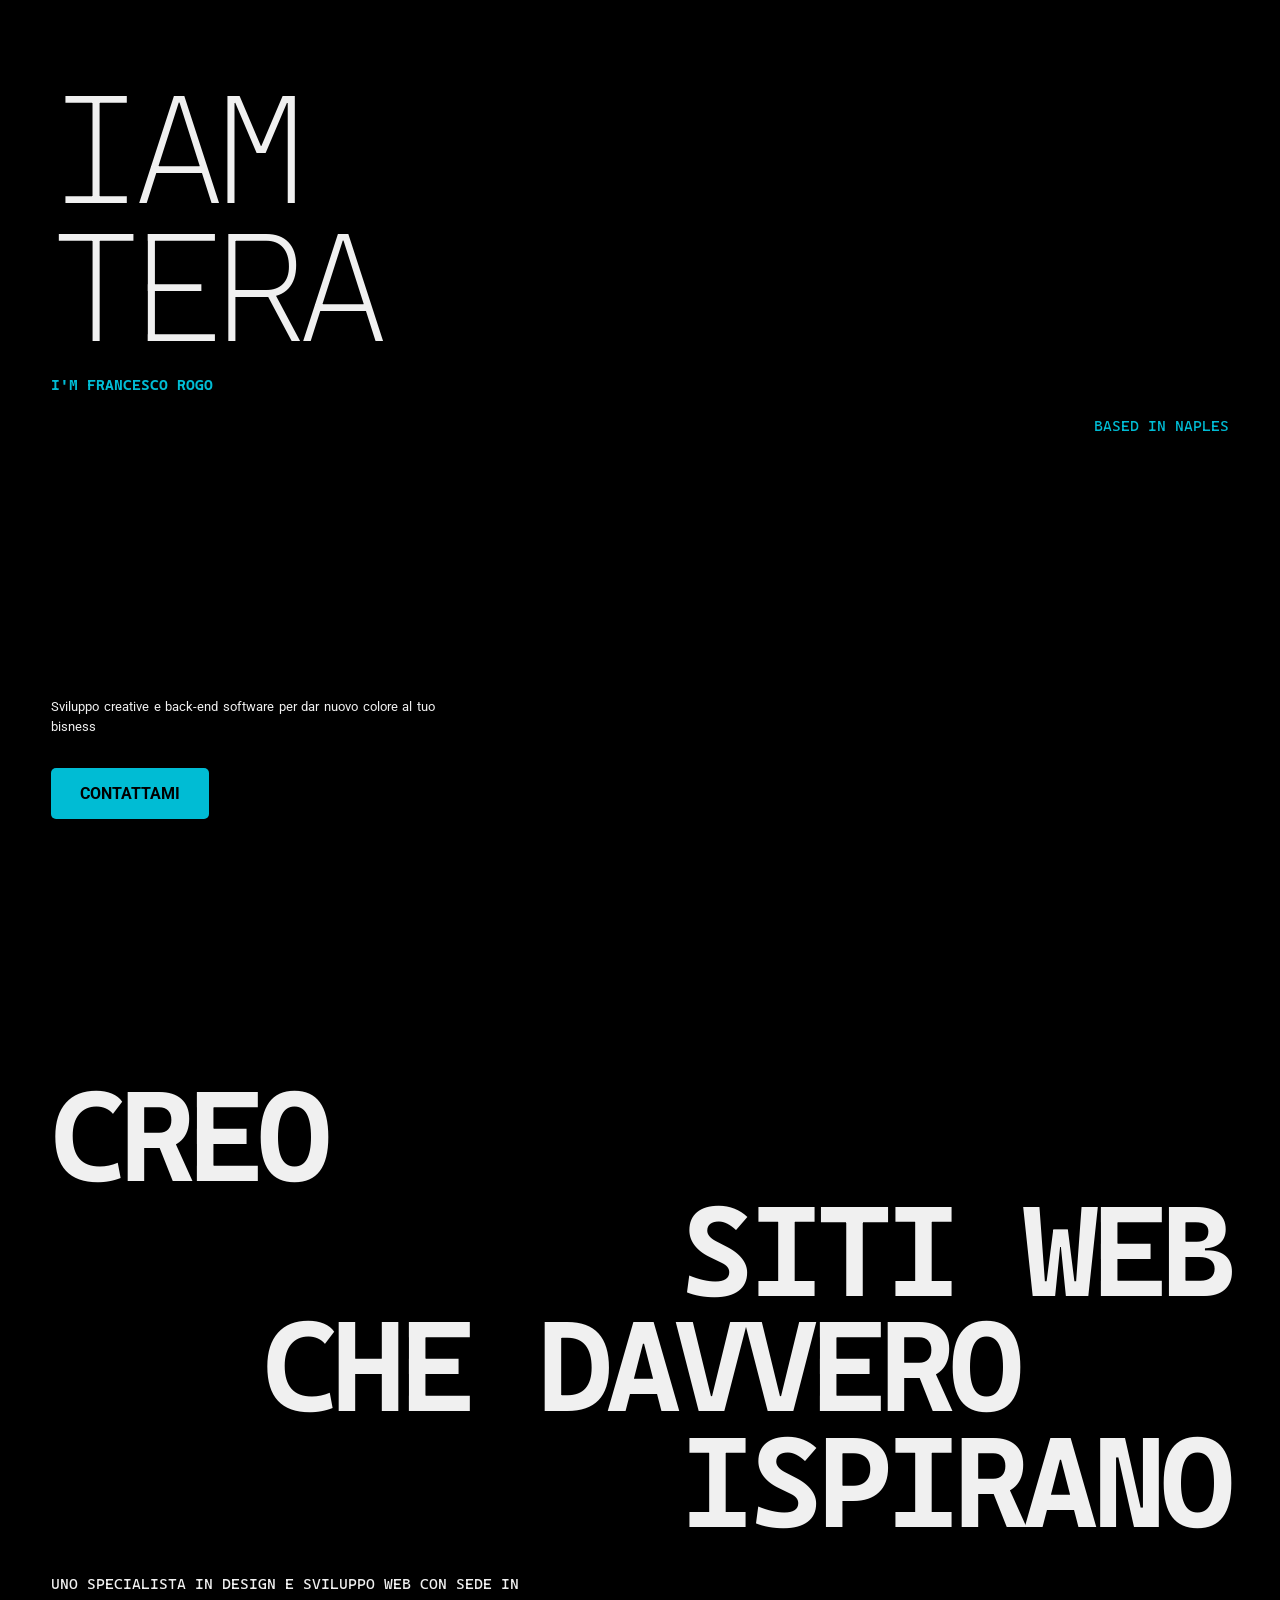
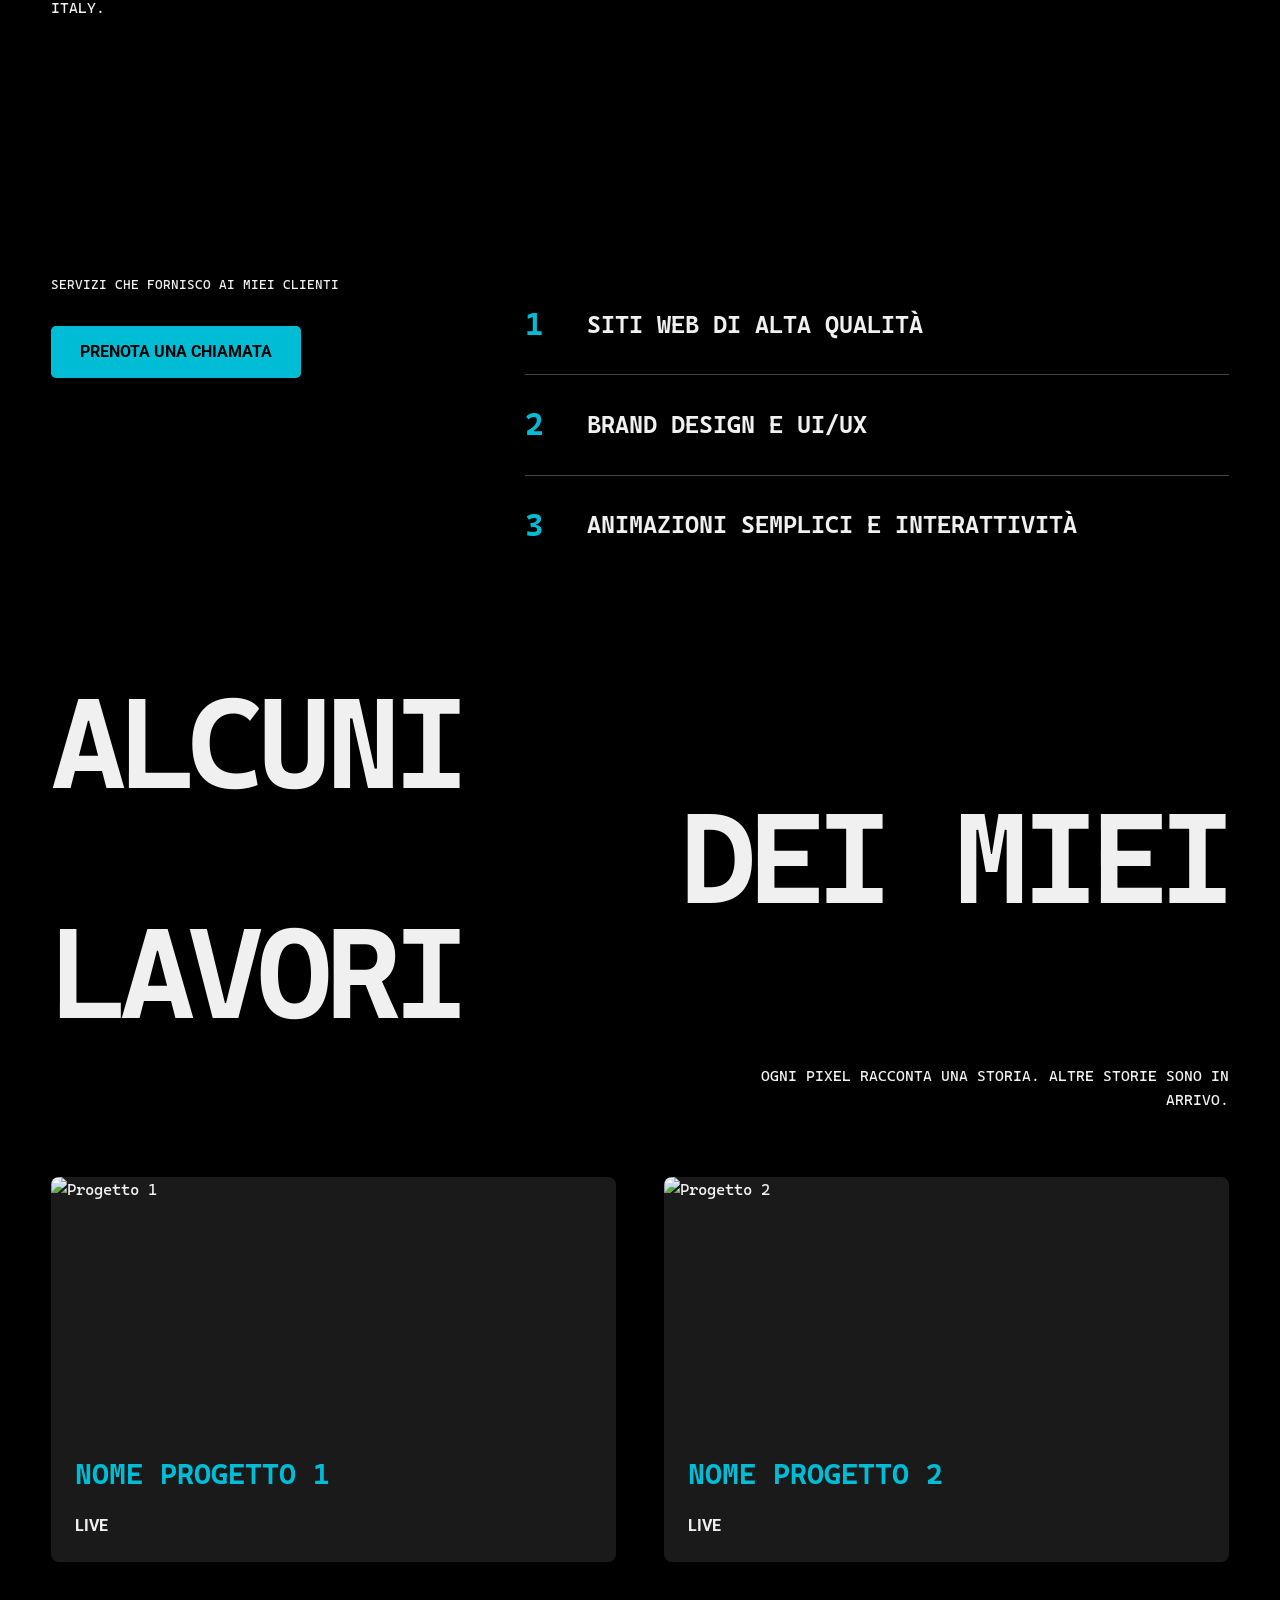
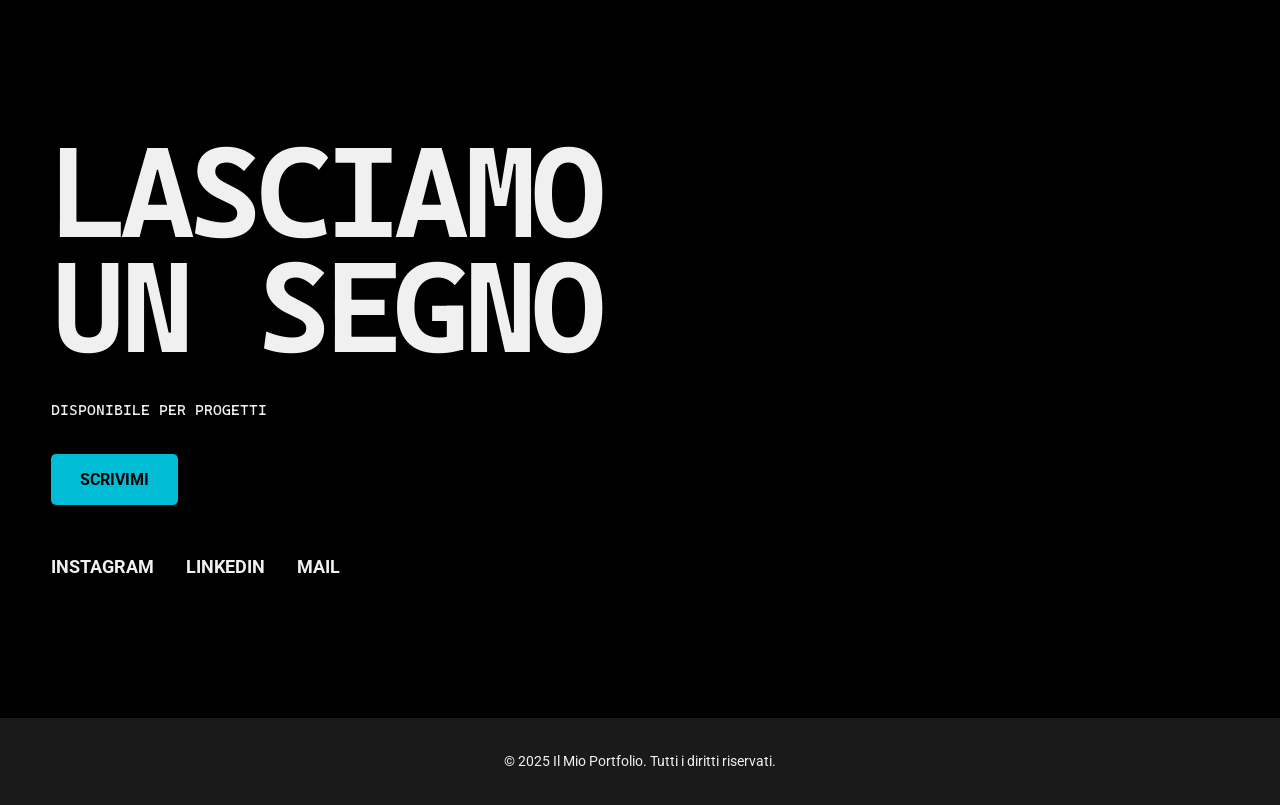
==== website-daspritam/index.html @ de3db41b "feat: Add initial portfolio website structure and styles - Created index.html for the portfolio with" ====
<!DOCTYPE html>
<html lang="it">
  <head>
    <meta charset="UTF-8" />
    <meta name="viewport" content="width=device-width, initial-scale=1.0" />
    <title>Il Mio Portfolio - Ispirato a Pritam</title>
    <link rel="stylesheet" href="style.css" />
  </head>
  <body>
    <header class="hero-section">
      <div class="header-content">
        <h1 class="main-title">IAM</h1>
        <h1 class="main-title">TERA</h1>
        <h2 class="center-main-subtitle">I'M FRANCESCO ROGO</h2>
        <p class="subtitle">BASED IN NAPLES</p>
      </div>
      <div class="header-description">
        <p>
          Sviluppo creative e back-end software per dar nuovo colore al tuo
          bisness
        </p>
        <a href="#contatti" class="button">CONTATTAMI</a>
      </div>
    </header>

    <section id="about" class="section-full-height">
      <div class="section-content-wrapper">
        <h2 class="section-title">CREO</h2>
        <h2 class="section-title text-right">SITI WEB</h2>
        <h2 class="section-title text-center">CHE DAVVERO</h2>
        <h2 class="section-title text-right">ISPIRANO</h2>
        <p class="section-description">
          UNO SPECIALISTA IN DESIGN E SVILUPPO WEB CON SEDE IN ITALY.
        </p>
      </div>
    </section>

    <section id="services" class="section-half-height">
      <div class="section-content-wrapper services-layout">
        <div class="services-intro">
          <p>SERVIZI CHE FORNISCO AI MIEI CLIENTI</p>
          <a href="#contatti" class="button">PRENOTA UNA CHIAMATA</a>
        </div>
        <div class="service-list">
          <div class="service-item">
            <span class="service-number">1</span>
            <p class="service-text">SITI WEB DI ALTA QUALITÀ</p>
          </div>
          <div class="service-item">
            <span class="service-number">2</span>
            <p class="service-text">BRAND DESIGN E UI/UX</p>
          </div>
          <div class="service-item">
            <span class="service-number">3</span>
            <p class="service-text">ANIMAZIONI SEMPLICI E INTERATTIVITÀ</p>
          </div>
        </div>
      </div>
    </section>

    <section id="works" class="section-full-height">
      <div class="section-content-wrapper">
        <h2 class="section-title">ALCUNI</h2>
        <h2 class="section-title text-right">DEI MIEI</h2>
        <h2 class="section-title text-left">LAVORI</h2>
        <p class="section-description text-right">
          OGNI PIXEL RACCONTA UNA STORIA. ALTRE STORIE SONO IN ARRIVO.
        </p>
        <div class="projects-grid">
          <div class="project-card">
            <img
              src="https://via.placeholder.com/400x300/333/eee?text=Progetto+1"
              alt="Progetto 1"
            />
            <h3>Nome Progetto 1</h3>
            <a href="#" target="_blank">LIVE</a>
          </div>
          <div class="project-card">
            <img
              src="https://via.placeholder.com/400x300/333/eee?text=Progetto+2"
              alt="Progetto 2"
            />
            <h3>Nome Progetto 2</h3>
            <a href="#" target="_blank">LIVE</a>
          </div>
        </div>
      </div>
    </section>

    <section id="contact" class="section-centered">
      <div class="section-content-wrapper">
        <h2 class="section-title">LASCIAMO</h2>
        <h2 class="section-title">UN SEGNO</h2>
        <p class="section-description">DISPONIBILE PER PROGETTI</p>
        <a href="mailto:tua.email@example.com" class="button">SCRIVIMI</a>
        <div class="social-links">
          <a href="#" target="_blank">INSTAGRAM</a>
          <a href="#" target="_blank">LINKEDIN</a>
          <a href="mailto:tua.email@example.com" target="_self">MAIL</a>
        </div>
      </div>
    </section>

    <footer class="footer">
      <p>&copy; 2025 Il Mio Portfolio. Tutti i diritti riservati.</p>
    </footer>
  </body>
</html>
---- website-daspritam/style.css ----
/* Importazione di font simili a quelli usati su daspritam.in */
/* Puoi decommentare queste linee se vuoi usare questi font di Google Fonts */
/* Se non le usi, il browser userà il font di fallback 'sans-serif' */

@import url("https://fonts.googleapis.com/css2?family=Roboto:wght@400;700&family=Montserrat:wght@400;700&display=swap");
@import url("https://fonts.googleapis.com/css2?family=Cascadia+Code:ital,wght@0,200..700;1,200..700&family=Nunito:ital,wght@0,200;1,200&display=swap");
@import url("https://fonts.googleapis.com/css2?family=Cascadia+Code:ital,wght@0,200..700;1,200..700&family=Nunito:ital,wght@0,200;1,200&family=Plus+Jakarta+Sans:ital,wght@0,200..800;1,200..800&display=swap");

/* Ho scelto Roboto e Montserrat come esempi semplici e puliti */
/* Puoi sostituirli con Satoshi e Space Mono se li scarichi o li trovi su Google Fonts */

:root {
  /* Variabili CSS per colori - rendono facile cambiare il tema */
  --color-dark: #000000;
  --color-medium-dark: #1a1a1a;
  --color-light-text: #f0f0f0;
  --color-accent: #00bcd4; /* Un blu/ciano per gli accenti, come sul sito ispirazione */
  --color-accent2: #001aaa;
  --color-border: #444; /* Colore per linee e separatori */
}

/* Stili Globali */
body {
  font-family: "Cascadia Code", sans-serif; /* Font primario */
  margin: 0;
  padding: 0;
  background-color: var(--color-dark);
  color: var(--color-light-text);
  line-height: 1.6;
  scroll-behavior: smooth; /* Per uno scroll più fluido verso gli ID */
}

a {
  color: var(--color-light-text);
  text-decoration: none;
  transition: color 0.3s ease;
}

a:hover {
  color: var(--color-accent);
}

h1,
h2,
h3,
p {
  margin: 0; /* Rimuove margini predefiniti per un controllo totale */
  padding: 0;
}

/* --- HERO SECTION (HEADER) --- */
.hero-section {
  min-height: 100vh; /* Occupa l'intera altezza della viewport */
  background-color: var(--color-dark);
  display: flex;
  flex-direction: column; /* Contenuto impilato verticalmente */
  justify-content: space-between; /* Spinge logo/titolo in alto e descrizione in basso */
  padding: 4vh 4vw; /* Padding responsivo */
  box-sizing: border-box; /* Assicura che padding e border siano inclusi nella larghezza/altezza */
}

.header-content {
  margin-top: 5vh; /* Spazio dall'alto */
}

.main-title {
  font-family: "Cascadia Code", sans-serif; /* Font per i titoli grandi */
  font-size: 12vw; /* Dimensione responsiva basata sulla larghezza della viewport */
  font-weight: 200;
  max-width: 10vw; /* Larghezza limitata per la descrizione */
  line-height: 0.9; /* Spaziatura tra le righe ridotta */
  letter-spacing: -0.05em; /* Spazio tra le lettere */
  text-transform: uppercase;
  color: var(--color-light-text);
  text-align: left; /* Default a sinistra */
}

.center-main-subtitle {
  font-family: "Cascadia Code", sans-serif; /* Font per sottotitoli/monospaced, per un tocco tecnico */
  font-size: 1.2vw; /* Dimensione responsiva */
  color: var(--color-accent);
  margin-top: 1rem;
  text-transform: uppercase;
  text-align: left; /* Sottotitolo allineato a destra */
}

.subtitle {
  font-family: "Cascadia Code", sans-serif; /* Font per sottotitoli/monospaced, per un tocco tecnico */
  font-size: 1.2vw; /* Dimensione responsiva */
  color: var(--color-accent);
  margin-top: 1rem;
  text-transform: uppercase;
  text-align: right; /* Sottotitolo allineato a destra */
}

.header-description {
  max-width: 30vw; /* Larghezza limitata per la descrizione */
  margin-bottom: 5vh; /* Spazio dal basso */
  align-self: flex-start; /* Allinea la descrizione a sinistra */
}

.header-description p {
  font-family: "Roboto", monospace;
  font-size: 1vw; /* Testo piccolo e responsivo */
  line-height: 1.5;
  text-align: justify;
  color: var(--color-light-text);
}

.button {
  display: inline-block;
  padding: 0.8rem 1.8rem;
  margin-top: 2rem;
  background-color: var(--color-accent);
  color: var(--color-dark); /* Testo scuro sul bottone accentuato */
  font-family: "Roboto", monospace;
  font-weight: bold;
  text-transform: uppercase;
  border-radius: 5px;
  transition: background-color 0.3s ease, color 0.3s ease;
}

.button:hover {
  background-color: #008fa3; /* Tonalità leggermente più scura */
  color: var(--color-light-text);
}

/* --- SEZIONI GENERALI --- */
.section-full-height {
  min-height: 100vh; /* Sezione che occupa l'intera altezza della viewport */
  background-color: var(--color-dark);
  display: flex;
  justify-content: center;
  align-items: center;
  padding: 4vh 4vw;
  box-sizing: border-box;
}

.section-half-height {
  min-height: 50vh; /* Sezione che occupa mezza altezza */
  background-color: var(--color-dark);
  display: flex;
  justify-content: center;
  align-items: center;
  padding: 4vh 4vw;
  box-sizing: border-box;
}

.section-centered {
  min-height: 80vh; /* Adatto per il footer */
  background-color: var(--color-dark);
  display: flex;
  justify-content: center;
  align-items: center;
  padding: 4vh 4vw;
  box-sizing: border-box;
}

.section-content-wrapper {
  max-width: 1200px; /* Larghezza massima del contenuto, come sul sito ispirazione */
  width: 100%;
  margin: 0 auto;
  display: flex;
  flex-direction: column;
  align-items: flex-start; /* Allinea il contenuto a sinistra di default */
}

.section-title {
  font-family: "Cascadia Code", sans-serif;
  font-size: 10vw; /* Titoli grandi per le sezioni */
  line-height: 0.9;
  letter-spacing: -0.05em;
  text-transform: uppercase;
  color: var(--color-light-text);
  width: 100%; /* Occupa tutta la larghezza per gli allineamenti */
}

.section-description {
  font-family: "Cascadia Code", sans-serif;
  font-size: 1.2vw;
  /*line-height: 1.5;*/
  color: var(--color-light-text);
  margin-top: 2rem;
  max-width: 40vw; /* Larghezza limitata per le descrizioni lunghe */
}

.text-right {
  text-align: right;
  align-self: flex-end;
} /* Utility per testo a destra */
.text-center {
  text-align: center;
  align-self: center;
} /* Utility per testo al centro */
.text-left {
  text-align: left;
  align-self: flex-start;
} /* Utility per testo a sinistra */

/* --- SEZIONE SERVIZI --- */
.services-layout {
  flex-direction: row; /* Intro a sinistra, lista servizi a destra */
  justify-content: space-between;
  align-items: flex-start; /* Allinea gli elementi in alto */
  flex-wrap: wrap; /* Permette agli elementi di andare a capo su schermi piccoli */
}

.services-intro {
  flex: 1; /* Prende spazio disponibile */
  max-width: 35vw; /* Larghezza per l'introduzione */
  margin-right: 2rem;
}

.services-intro p {
  font-family: "Cascadia Code", sans-serif;
  font-size: 1vw;
  line-height: 1.5;
  color: var(--color-light-text);
}

.service-list {
  flex: 2; /* Prende più spazio */
  max-width: 55vw;
}

.service-item {
  display: flex;
  align-items: center;
  padding: 1.5rem 0;
  border-bottom: 1px solid var(--color-border); /* Linea divisoria */
}

.service-item:last-child {
  border-bottom: none; /* Rimuove la linea sull'ultimo elemento */
}

.service-number {
  font-family: "Cascadia Code", sans-serif;
  font-size: 2rem;
  font-weight: bold;
  color: var(--color-accent);
  margin-right: 2rem;
  min-width: 30px; /* Larghezza fissa per i numeri */
}

.service-text {
  font-family: "Cascadia Code", sans-serif;
  font-size: 1.5rem;
  font-weight: bold;
  color: var(--color-light-text);
  text-transform: uppercase;
}

/* --- SEZIONE PROGETTI --- */
.projects-grid {
  display: grid;
  grid-template-columns: repeat(
    auto-fit,
    minmax(300px, 1fr)
  ); /* Colonne adattive */
  gap: 3rem; /* Spazio tra le card */
  width: 100%;
  margin-top: 4rem;
}

.project-card {
  background-color: var(--color-medium-dark);
  border-radius: 8px;
  overflow: hidden; /* Nasconde ciò che esce dai bordi arrotondati */
  box-shadow: 0 5px 15px rgba(0, 0, 0, 0.4);
  transition: transform 0.3s ease, box-shadow 0.3s ease;
}

.project-card:hover {
  transform: translateY(-10px); /* Leggero sollevamento al hover */
  box-shadow: 0 8px 20px rgba(0, 0, 0, 0.6);
}

.project-card img {
  width: 100%;
  height: 250px; /* Altezza fissa per le immagini dei progetti */
  object-fit: cover; /* Assicura che l'immagine copra l'area */
  display: block;
}

.project-card h3 {
  font-family: "Cascadia Code", sans-serif;
  font-size: 1.8rem;
  color: var(--color-accent);
  padding: 1.5rem 1.5rem 0.5rem;
  text-transform: uppercase;
}

.project-card a {
  display: inline-block;
  padding: 0.5rem 1.5rem 1.5rem;
  color: var(--color-light-text);
  font-family: "Roboto", monospace;
  font-weight: bold;
}
.project-card a:hover {
  color: var(--color-accent);
}

/* --- FOOTER --- */
.footer {
  background-color: var(--color-medium-dark);
  color: var(--color-light-text);
  text-align: center;
  padding: 2rem 4vw;
  font-family: "Roboto", monospace;
  font-size: 0.9rem;
}

.social-links {
  margin-top: 3rem;
  display: flex;
  gap: 2rem;
  justify-content: center;
  text-transform: uppercase;
  font-family: "Roboto", monospace;
}
.social-links a {
  font-size: 1.1rem;
  font-weight: bold;
}

/* --- RESPONSIVITÀ (Media Queries) --- */
@media (max-width: 1024px) {
  /* Per schermi tablet e laptop più piccoli */
  .hero-section {
    padding: 6vh 6vw;
  }
  .main-title {
    font-size: 15vw;
  }
  .subtitle {
    font-size: 2vw;
    text-align: left; /* Allinea a sinistra sui tablet */
    margin-top: 2rem;
  }
  .header-description {
    max-width: 60vw;
    margin-top: 5vh;
    align-self: flex-start;
  }
  .header-description p {
    font-size: 1.5vw;
  }
  .button {
    padding: 1rem 2rem;
    font-size: 1.1rem;
  }

  .section-title {
    font-size: 13vw;
  }
  .section-description {
    font-size: 1.8vw;
    max-width: 60vw;
  }

  .services-layout {
    flex-direction: column; /* Impila su tablet */
    align-items: center;
    text-align: center;
  }
  .services-intro {
    max-width: 80vw;
    margin-right: 0;
    margin-bottom: 3rem;
  }
  .services-intro p {
    font-size: 1.8vw;
  }
  .service-list {
    max-width: 80vw;
  }
  .service-item {
    justify-content: center;
  }
}

@media (max-width: 768px) {
  /* Per schermi mobile */
  .hero-section,
  .section-full-height,
  .section-half-height,
  .section-centered {
    padding: 5vh 5vw;
  }

  .main-title {
    font-size: 18vw;
    text-align: center;
  }
  .subtitle {
    font-size: 3vw;
    text-align: center;
  }
  .header-description {
    max-width: 90vw;
    align-self: center;
    text-align: center;
  }
  .header-description p {
    font-size: 3.5vw;
  }

  .section-title {
    font-size: 16vw;
    text-align: center !important; /* Forza allineamento centrale su mobile */
    align-self: center !important;
  }
  .section-description {
    font-size: 4vw;
    max-width: 90vw;
    text-align: center !important;
    align-self: center !important;
  }

  .services-intro p {
    font-size: 4vw;
  }
  .service-number {
    font-size: 1.5rem;
    margin-right: 1rem;
  }
  .service-text {
    font-size: 1.2rem;
  }

  .projects-grid {
    grid-template-columns: 1fr; /* Una singola colonna per mobile */
    gap: 2rem;
  }

  .social-links {
    flex-direction: column;
    gap: 1rem;
  }
}

@media (max-width: 480px) {
  /* Piccoli schermi mobile */
  .main-title {
    font-size: 20vw;
  }
  .subtitle {
    font-size: 4vw;
  }
  .header-description p {
    font-size: 4.5vw;
  }
  .section-title {
    font-size: 18vw;
  }
  .section-description {
    font-size: 5vw;
  }
  .services-intro p {
    font-size: 5vw;
  }
  .service-text {
    font-size: 1rem;
  }
  .button {
    font-size: 0.9rem;
  }
}
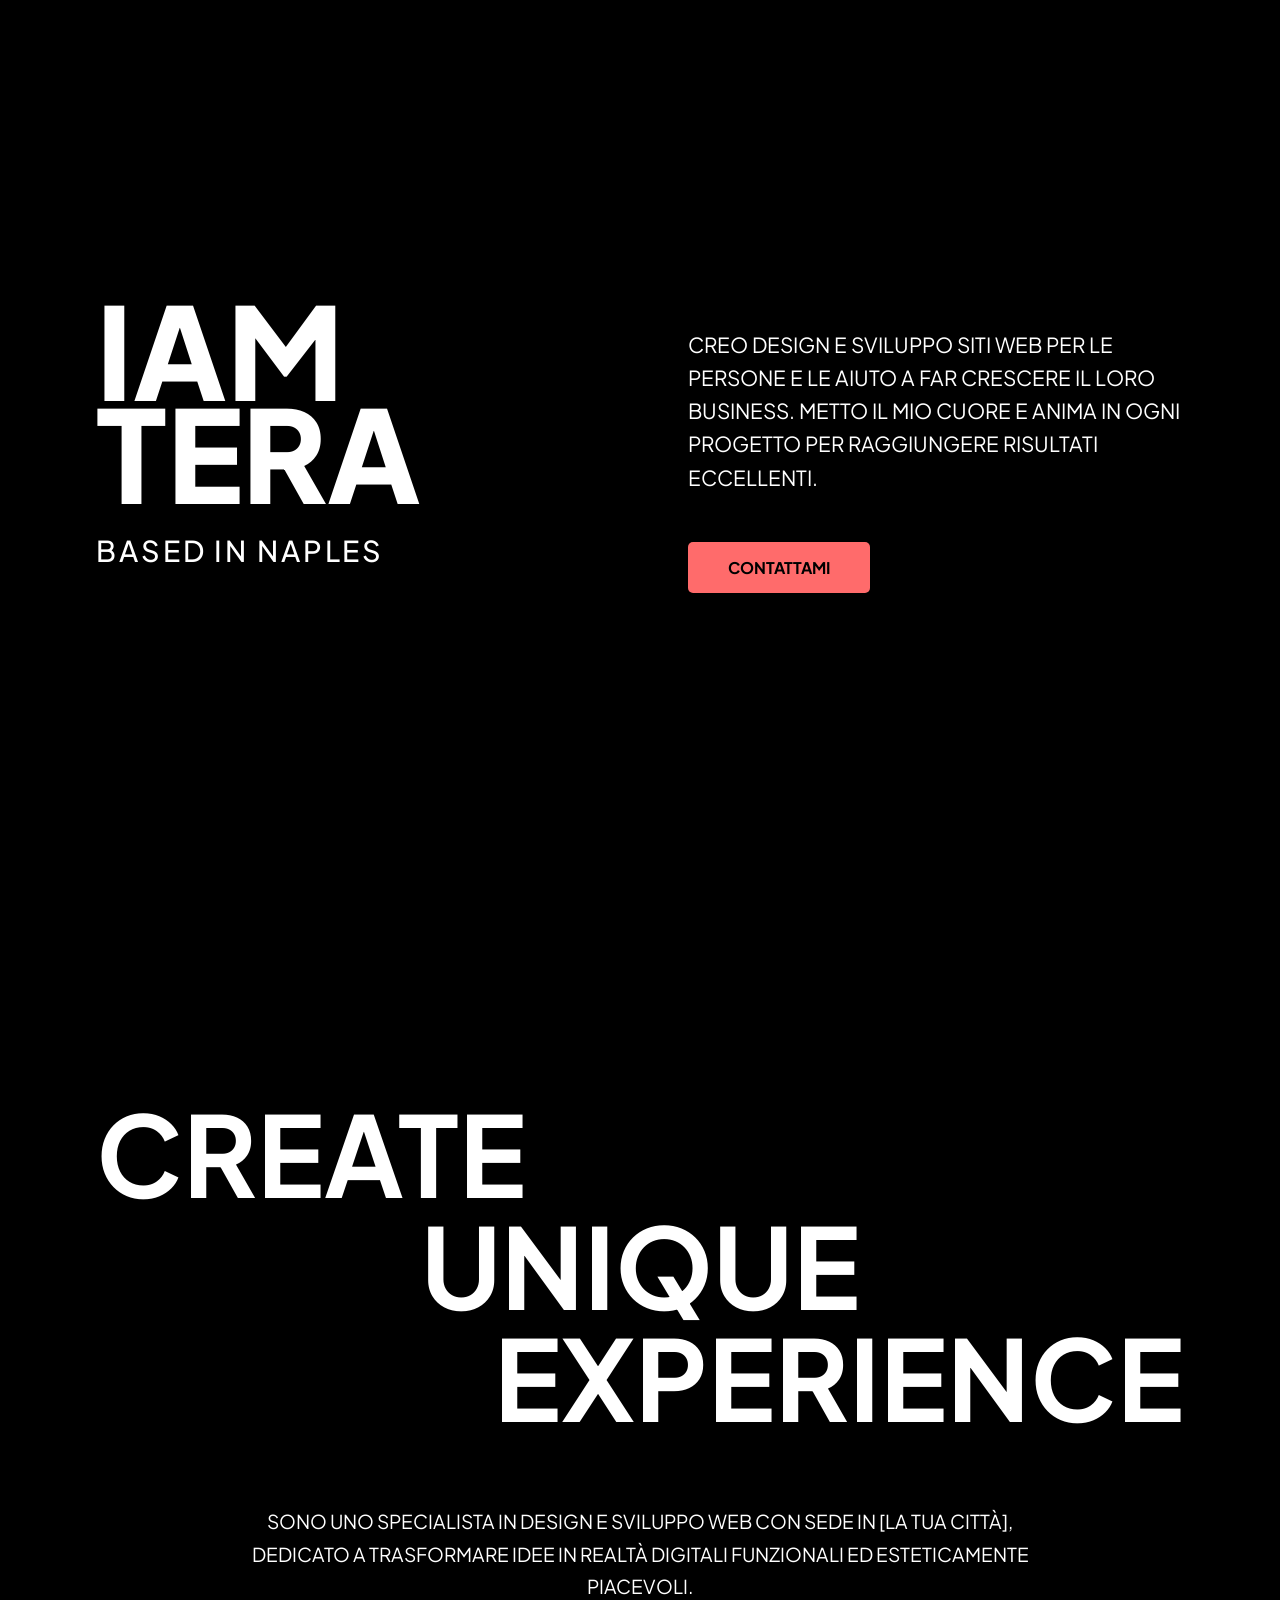
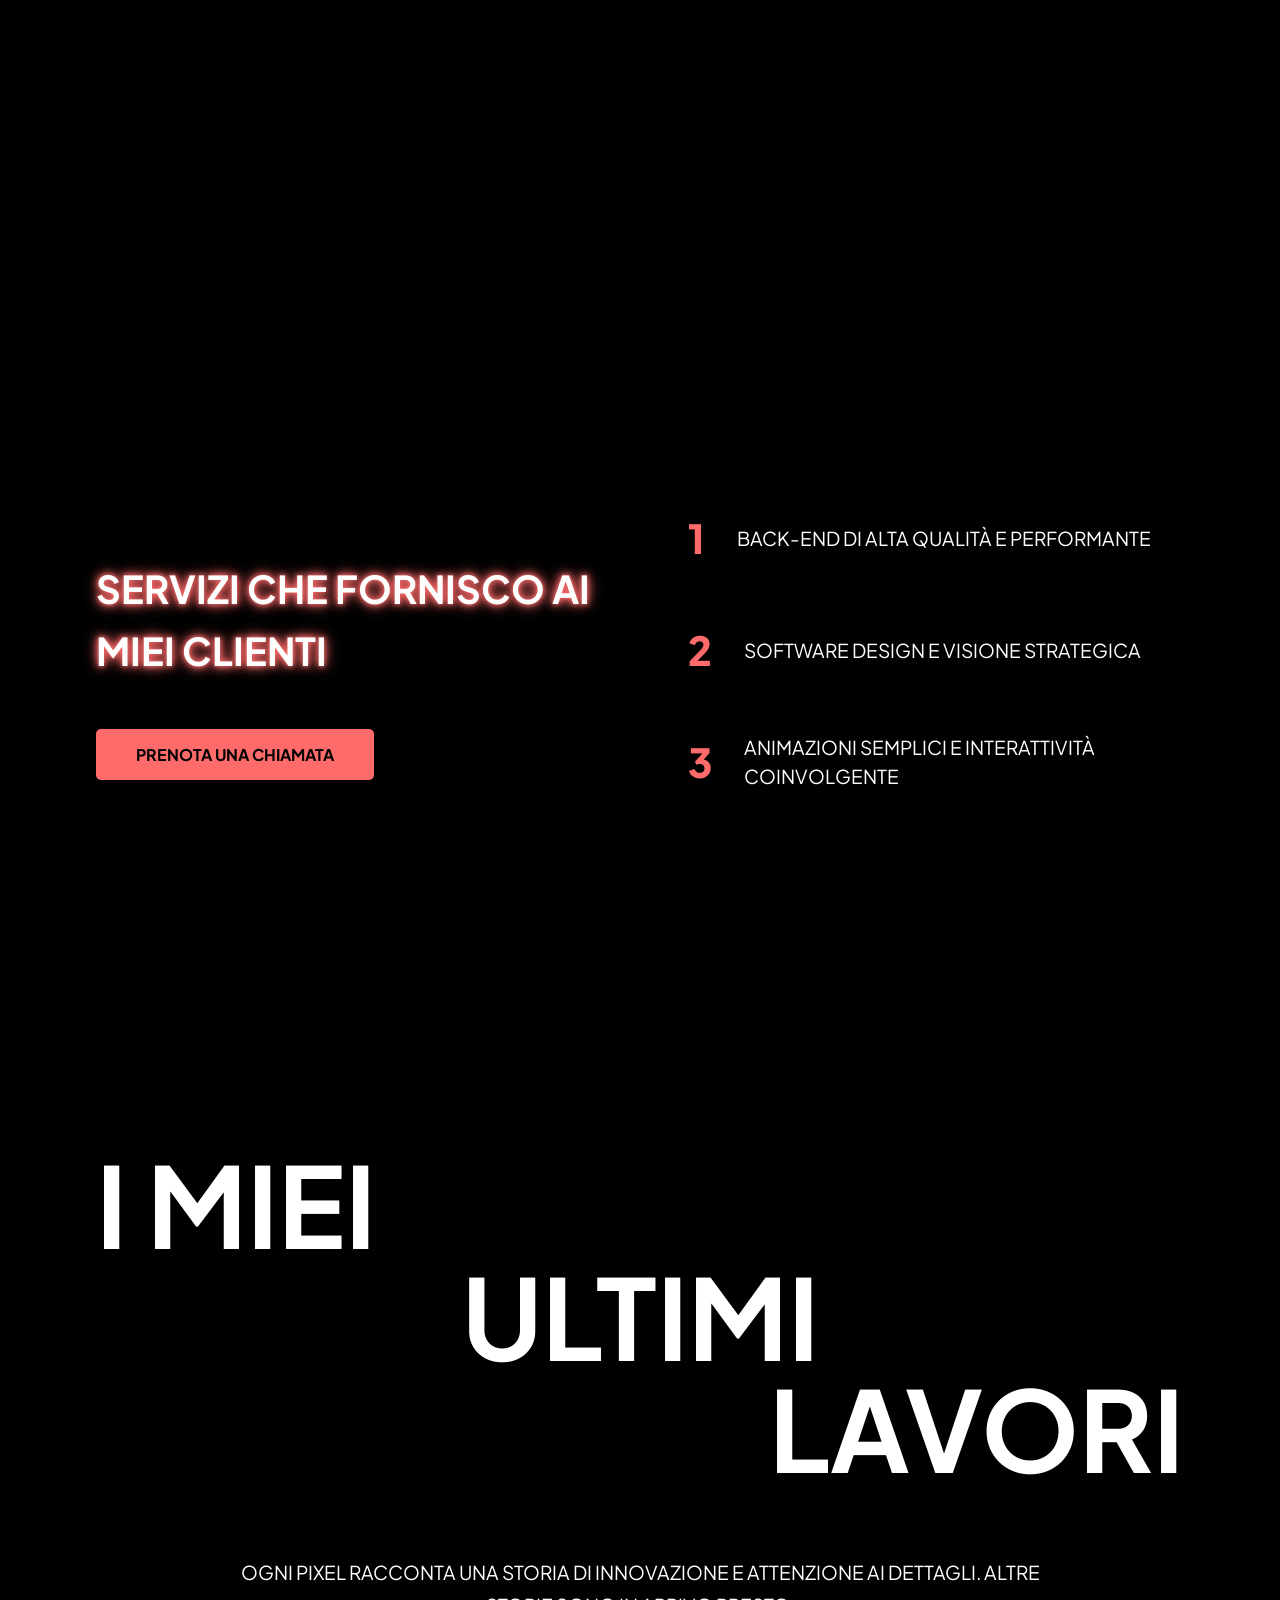
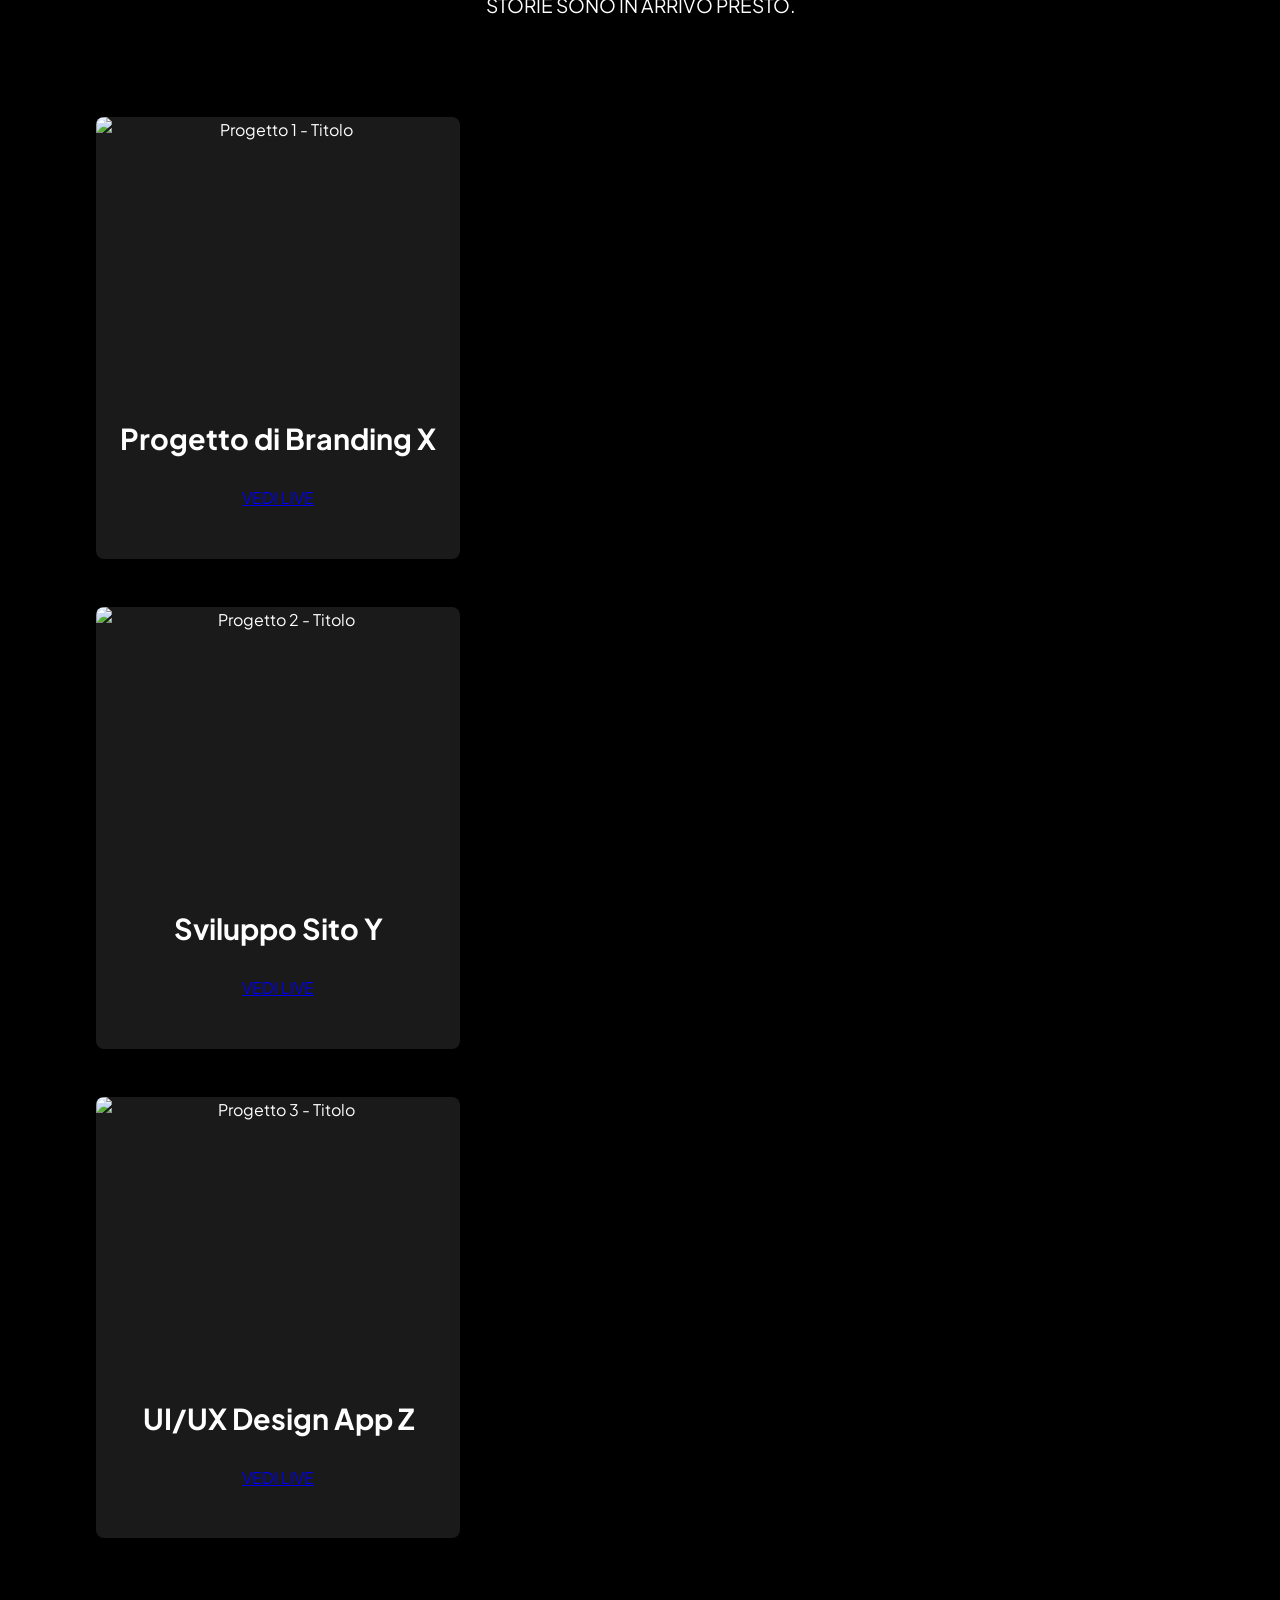
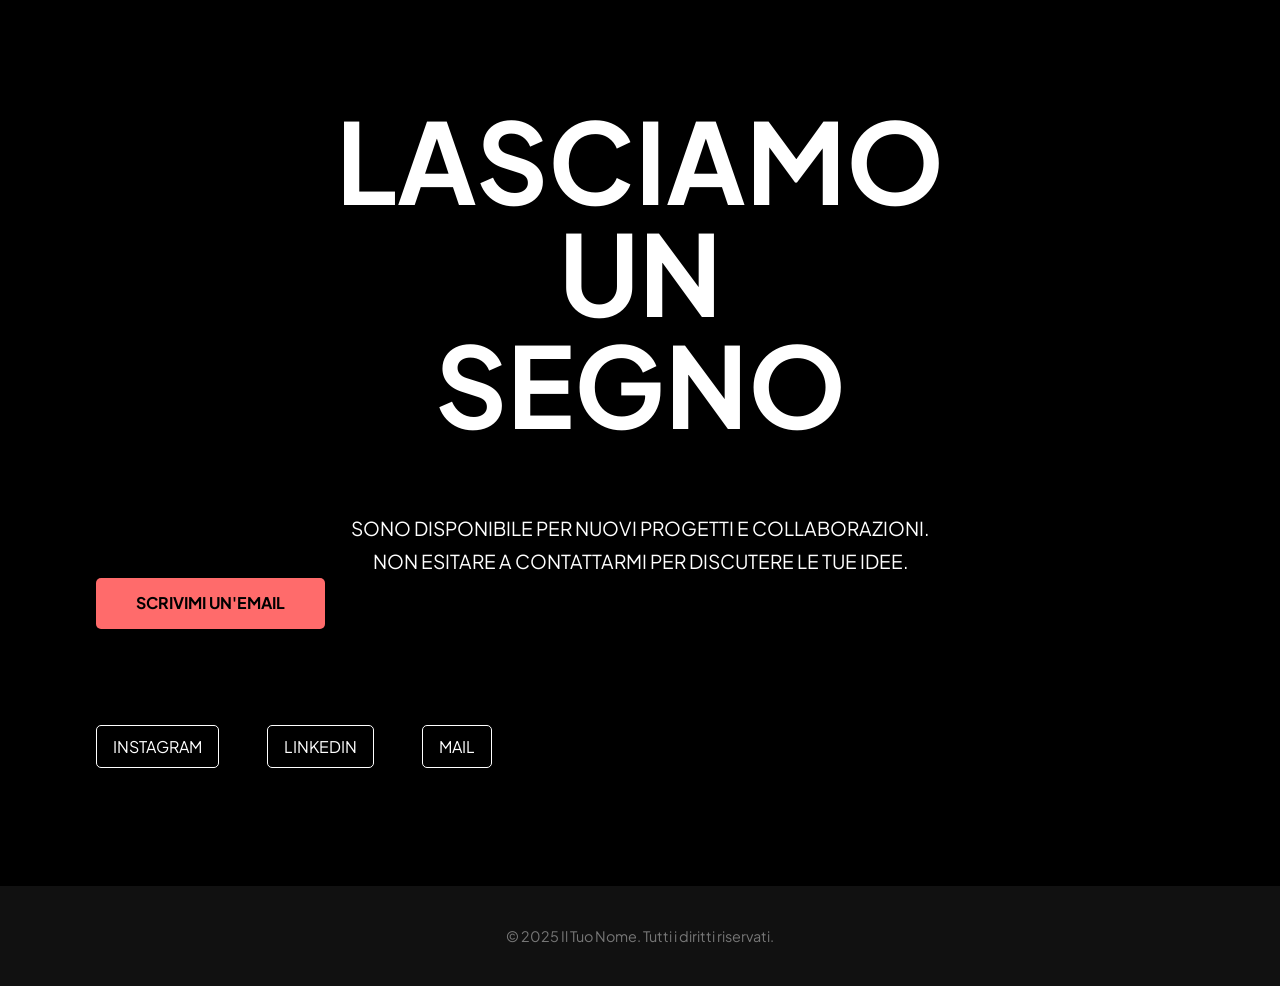
==== commit a833eeb5: "Refactor index.html and style.css for improved layout and design - Changed the language attribute fr" ====
--- a/website-daspritam/index.html
+++ b/website-daspritam/index.html
@@ -3,96 +3,121 @@
   <head>
     <meta charset="UTF-8" />
     <meta name="viewport" content="width=device-width, initial-scale=1.0" />
-    <title>Il Mio Portfolio - Ispirato a Pritam</title>
+    <title>Tera Portfolio Design - dasp</title>
+    <link
+      href="https://fonts.googleapis.com/css2?family=Plus+Jakarta+Sans:wght@200;400;500;700;800&display=swap"
+      rel="stylesheet"
+    />
     <link rel="stylesheet" href="style.css" />
   </head>
   <body>
-    <header class="hero-section">
-      <div class="header-content">
-        <h1 class="main-title">IAM</h1>
-        <h1 class="main-title">TERA</h1>
-        <h2 class="center-main-subtitle">I'M FRANCESCO ROGO</h2>
-        <p class="subtitle">BASED IN NAPLES</p>
-      </div>
-      <div class="header-description">
-        <p>
-          Sviluppo creative e back-end software per dar nuovo colore al tuo
-          bisness
-        </p>
-        <a href="#contatti" class="button">CONTATTAMI</a>
+    <header class="section hero-section">
+      <div class="section-content-wrapper hero-layout">
+        <div class="hero-left-col">
+          <h1 class="main-title">IAM</h1>
+          <h1 class="main-title">TERA</h1>
+          <p class="subtitle">BASED IN NAPLES</p>
+        </div>
+
+        <div class="hero-right-col">
+          <p class="header-description-text">
+            CREO DESIGN E SVILUPPO SITI WEB PER LE PERSONE E LE AIUTO A FAR
+            CRESCERE IL LORO BUSINESS. METTO IL MIO CUORE E ANIMA IN OGNI
+            PROGETTO PER RAGGIUNGERE RISULTATI ECCELLENTI.
+          </p>
+          <a href="#contact" class="button">CONTATTAMI</a>
+        </div>
       </div>
     </header>
 
-    <section id="about" class="section-full-height">
-      <div class="section-content-wrapper">
-        <h2 class="section-title">CREO</h2>
-        <h2 class="section-title text-right">SITI WEB</h2>
-        <h2 class="section-title text-center">CHE DAVVERO</h2>
-        <h2 class="section-title text-right">ISPIRANO</h2>
+    <section class="section about-section">
+      <div class="section-content-wrapper split-titles">
+        <h2 class="section-title text-left-align">CREATE</h2>
+        <h2 class="section-title text-center-align">UNIQUE</h2>
+        <h2 class="section-title text-right-align">EXPERIENCE</h2>
         <p class="section-description">
-          UNO SPECIALISTA IN DESIGN E SVILUPPO WEB CON SEDE IN ITALY.
+          SONO UNO SPECIALISTA IN DESIGN E SVILUPPO WEB CON SEDE IN [LA TUA
+          CITTÀ], DEDICATO A TRASFORMARE IDEE IN REALTÀ DIGITALI FUNZIONALI ED
+          ESTETICAMENTE PIACEVOLI.
         </p>
       </div>
     </section>
 
-    <section id="services" class="section-half-height">
-      <div class="section-content-wrapper services-layout">
+    <section class="section services-section">
+      <div class="section-content-wrapper services-grid-layout">
         <div class="services-intro">
-          <p>SERVIZI CHE FORNISCO AI MIEI CLIENTI</p>
-          <a href="#contatti" class="button">PRENOTA UNA CHIAMATA</a>
+          <p class="glowing-word">SERVIZI CHE FORNISCO AI MIEI CLIENTI</p>
+          <a href="#contact" class="button">PRENOTA UNA CHIAMATA</a>
         </div>
         <div class="service-list">
           <div class="service-item">
             <span class="service-number">1</span>
-            <p class="service-text">SITI WEB DI ALTA QUALITÀ</p>
+            <p class="service-text">BACK-END DI ALTA QUALITÀ E PERFORMANTE</p>
           </div>
           <div class="service-item">
             <span class="service-number">2</span>
-            <p class="service-text">BRAND DESIGN E UI/UX</p>
+            <p class="service-text">SOFTWARE DESIGN E VISIONE STRATEGICA</p>
           </div>
           <div class="service-item">
             <span class="service-number">3</span>
-            <p class="service-text">ANIMAZIONI SEMPLICI E INTERATTIVITÀ</p>
+            <p class="service-text">
+              ANIMAZIONI SEMPLICI E INTERATTIVITÀ COINVOLGENTE
+            </p>
           </div>
         </div>
       </div>
     </section>
 
-    <section id="works" class="section-full-height">
-      <div class="section-content-wrapper">
-        <h2 class="section-title">ALCUNI</h2>
-        <h2 class="section-title text-right">DEI MIEI</h2>
-        <h2 class="section-title text-left">LAVORI</h2>
-        <p class="section-description text-right">
-          OGNI PIXEL RACCONTA UNA STORIA. ALTRE STORIE SONO IN ARRIVO.
+    <section class="section works-section">
+      <div class="section-content-wrapper split-titles">
+        <h2 class="section-title text-left-align">I MIEI</h2>
+        <h2 class="section-title text-center-align">ULTIMI</h2>
+        <h2 class="section-title text-right-align">LAVORI</h2>
+        <p class="section-description text-left-align">
+          OGNI PIXEL RACCONTA UNA STORIA DI INNOVAZIONE E ATTENZIONE AI
+          DETTAGLI. ALTRE STORIE SONO IN ARRIVO PRESTO.
         </p>
         <div class="projects-grid">
           <div class="project-card">
             <img
-              src="https://via.placeholder.com/400x300/333/eee?text=Progetto+1"
-              alt="Progetto 1"
+              src="https://via.placeholder.com/600x450/333/eee?text=Progetto+1"
+              alt="Progetto 1 - Titolo"
             />
-            <h3>Nome Progetto 1</h3>
-            <a href="#" target="_blank">LIVE</a>
+            <h3>Progetto di Branding X</h3>
+            <a href="#" target="_blank">VEDI LIVE</a>
           </div>
           <div class="project-card">
             <img
-              src="https://via.placeholder.com/400x300/333/eee?text=Progetto+2"
-              alt="Progetto 2"
+              src="https://via.placeholder.com/600x450/333/eee?text=Progetto+2"
+              alt="Progetto 2 - Titolo"
             />
-            <h3>Nome Progetto 2</h3>
-            <a href="#" target="_blank">LIVE</a>
+            <h3>Sviluppo Sito Y</h3>
+            <a href="#" target="_blank">VEDI LIVE</a>
+          </div>
+          <div class="project-card">
+            <img
+              src="https://via.placeholder.com/600x450/333/eee?text=Progetto+3"
+              alt="Progetto 3 - Titolo"
+            />
+            <h3>UI/UX Design App Z</h3>
+            <a href="#" target="_blank">VEDI LIVE</a>
           </div>
         </div>
       </div>
     </section>
 
-    <section id="contact" class="section-centered">
-      <div class="section-content-wrapper">
-        <h2 class="section-title">LASCIAMO</h2>
-        <h2 class="section-title">UN SEGNO</h2>
-        <p class="section-description">DISPONIBILE PER PROGETTI</p>
-        <a href="mailto:tua.email@example.com" class="button">SCRIVIMI</a>
+    <section class="section contact-section section-centered-content">
+      <div class="section-content-wrapper split-titles">
+        <h2 class="section-title text-left-align">LASCIAMO</h2>
+        <h2 class="section-title text-center-align">UN</h2>
+        <h2 class="section-title text-right-align">SEGNO</h2>
+        <p class="section-description">
+          SONO DISPONIBILE PER NUOVI PROGETTI E COLLABORAZIONI. <br />
+          NON ESITARE A CONTATTARMI PER DISCUTERE LE TUE IDEE.
+        </p>
+        <a href="mailto:tua.email@example.com" class="button"
+          >SCRIVIMI UN'EMAIL</a
+        >
         <div class="social-links">
           <a href="#" target="_blank">INSTAGRAM</a>
           <a href="#" target="_blank">LINKEDIN</a>
@@ -102,7 +127,7 @@
     </section>
 
     <footer class="footer">
-      <p>&copy; 2025 Il Mio Portfolio. Tutti i diritti riservati.</p>
+      <p>&copy; 2025 Il Tuo Nome. Tutti i diritti riservati.</p>
     </footer>
   </body>
 </html>
--- a/website-daspritam/style.css
+++ b/website-daspritam/style.css
@@ -1,470 +1,400 @@
-/* Importazione di font simili a quelli usati su daspritam.in */
-/* Puoi decommentare queste linee se vuoi usare questi font di Google Fonts */
-/* Se non le usi, il browser userà il font di fallback 'sans-serif' */
-
-@import url("https://fonts.googleapis.com/css2?family=Roboto:wght@400;700&family=Montserrat:wght@400;700&display=swap");
-@import url("https://fonts.googleapis.com/css2?family=Cascadia+Code:ital,wght@0,200..700;1,200..700&family=Nunito:ital,wght@0,200;1,200&display=swap");
-@import url("https://fonts.googleapis.com/css2?family=Cascadia+Code:ital,wght@0,200..700;1,200..700&family=Nunito:ital,wght@0,200;1,200&family=Plus+Jakarta+Sans:ital,wght@0,200..800;1,200..800&display=swap");
-
-/* Ho scelto Roboto e Montserrat come esempi semplici e puliti */
-/* Puoi sostituirli con Satoshi e Space Mono se li scarichi o li trovi su Google Fonts */
-
+/* Importazione del font 'Plus Jakarta Sans' da Google Fonts */
+/* Assicurati che questo sia all'inizio del tuo file style.css */
+@import url("https://fonts.googleapis.com/css2?family=Plus+Jakarta+Sans:wght@200;400;500;700;800&display=swap");
+
+/* --- VARIABILI CSS (Custom Properties) --- */
 :root {
-  /* Variabili CSS per colori - rendono facile cambiare il tema */
-  --color-dark: #000000;
-  --color-medium-dark: #1a1a1a;
-  --color-light-text: #f0f0f0;
-  --color-accent: #00bcd4; /* Un blu/ciano per gli accenti, come sul sito ispirazione */
-  --color-accent2: #001aaa;
-  --color-border: #444; /* Colore per linee e separatori */
-}
-
-/* Stili Globali */
+  --color-dark: #000000; /* Sfondo scuro */
+  --color-light: #ffffff; /* Testo chiaro */
+  --color-accent: #ff6b6b; /* Un rosso/arancio simile all'originale */
+  --spacing-xl: 8rem;
+  --spacing-large: 6rem;
+  --spacing-medium: 3rem;
+  --spacing-small: 1.5rem;
+  --font-heading: "Plus Jakarta Sans", sans-serif;
+  --font-body: "Plus Jakarta Sans", sans-serif;
+}
+
+/* --- RESET & Stili Base --- */
+html {
+  scroll-behavior: smooth; /* Scorrimento fluido per i link interni */
+}
+
 body {
-  font-family: "Cascadia Code", sans-serif; /* Font primario */
   margin: 0;
-  padding: 0;
+  font-family: var(--font-body);
   background-color: var(--color-dark);
-  color: var(--color-light-text);
+  color: var(--color-light);
+  overflow-x: hidden; /* Previene scroll orizzontale non voluto */
   line-height: 1.6;
-  scroll-behavior: smooth; /* Per uno scroll più fluido verso gli ID */
-}
-
-a {
-  color: var(--color-light-text);
-  text-decoration: none;
-  transition: color 0.3s ease;
-}
-
-a:hover {
-  color: var(--color-accent);
-}
-
-h1,
-h2,
-h3,
-p {
-  margin: 0; /* Rimuove margini predefiniti per un controllo totale */
-  padding: 0;
-}
-
-/* --- HERO SECTION (HEADER) --- */
+}
+
+/* --- CLASSI GENERALI PER SEZIONI --- */
+.section {
+  min-height: 100vh; /* Ogni sezione occupa l'intera altezza della viewport */
+  display: flex; /* Per centrare il contenuto verticalmente */
+  align-items: center; /* Centra verticalmente il contenuto */
+  justify-content: center; /* Centra orizzontalmente il contenuto */
+  padding: var(
+    --spacing-medium
+  ); /* Padding generale per spaziatura dai bordi */
+  box-sizing: border-box; /* Include padding nel calcolo dell'altezza */
+  position: relative; /* Per posizionare elementi figli */
+  z-index: 1; /* Assicura che il contenuto sia sopra sfondi o animazioni */
+}
+
+.section-content-wrapper {
+  width: 100%;
+  max-width: 1200px; /* Larghezza massima del contenuto, come nel sito di Pritam */
+  padding: 0 var(--spacing-medium); /* Padding laterale per il wrapper */
+  box-sizing: border-box;
+}
+
+/* --- HEADER / HERO SECTION --- */
 .hero-section {
-  min-height: 100vh; /* Occupa l'intera altezza della viewport */
-  background-color: var(--color-dark);
-  display: flex;
-  flex-direction: column; /* Contenuto impilato verticalmente */
-  justify-content: space-between; /* Spinge logo/titolo in alto e descrizione in basso */
-  padding: 4vh 4vw; /* Padding responsivo */
-  box-sizing: border-box; /* Assicura che padding e border siano inclusi nella larghezza/altezza */
-}
-
-.header-content {
-  margin-top: 5vh; /* Spazio dall'alto */
+  background-color: var(--color-dark); /* Sfondo scuro per la header */
+  color: var(--color-light);
+}
+
+.hero-layout {
+  display: flex; /* Layout a due colonne */
+  flex-wrap: wrap; /* Le colonne vanno a capo su schermi piccoli */
+  gap: var(--spacing-large); /* Spazio generoso tra le colonne */
+  align-items: center; /* Centra verticalmente le due colonne */
+}
+
+.hero-left-col,
+.hero-right-col {
+  flex: 1; /* Permette alle colonne di crescere e occupare spazio equamente */
+  min-width: 300px; /* Larghezza minima prima che vadano a capo */
 }
 
 .main-title {
-  font-family: "Cascadia Code", sans-serif; /* Font per i titoli grandi */
-  font-size: 12vw; /* Dimensione responsiva basata sulla larghezza della viewport */
-  font-weight: 200;
-  max-width: 10vw; /* Larghezza limitata per la descrizione */
-  line-height: 0.9; /* Spaziatura tra le righe ridotta */
-  letter-spacing: -0.05em; /* Spazio tra le lettere */
+  font-family: var(--font-heading);
+  /* clamp(min, ideal-viewport-relative, max) */
+  font-size: clamp(4rem, 10vw, 8rem);
+  font-weight: 800; /* Extra bold */
+  line-height: 0.8; /* Rimuove spazio extra tra le righe di testo */
+  margin: 0;
+  color: var(--color-light);
   text-transform: uppercase;
-  color: var(--color-light-text);
-  text-align: left; /* Default a sinistra */
-}
-
-.center-main-subtitle {
-  font-family: "Cascadia Code", sans-serif; /* Font per sottotitoli/monospaced, per un tocco tecnico */
-  font-size: 1.2vw; /* Dimensione responsiva */
-  color: var(--color-accent);
-  margin-top: 1rem;
+}
+
+.subtitle {
+  font-family: var(--font-body);
+  font-size: clamp(1rem, 2.5vw, 1.8rem);
+  font-weight: 500;
+  color: var(--color-light);
+  margin-top: var(--spacing-small);
   text-transform: uppercase;
-  text-align: left; /* Sottotitolo allineato a destra */
-}
-
-.subtitle {
-  font-family: "Cascadia Code", sans-serif; /* Font per sottotitoli/monospaced, per un tocco tecnico */
-  font-size: 1.2vw; /* Dimensione responsiva */
-  color: var(--color-accent);
-  margin-top: 1rem;
-  text-transform: uppercase;
-  text-align: right; /* Sottotitolo allineato a destra */
-}
-
-.header-description {
-  max-width: 30vw; /* Larghezza limitata per la descrizione */
-  margin-bottom: 5vh; /* Spazio dal basso */
-  align-self: flex-start; /* Allinea la descrizione a sinistra */
-}
-
-.header-description p {
-  font-family: "Roboto", monospace;
-  font-size: 1vw; /* Testo piccolo e responsivo */
-  line-height: 1.5;
-  text-align: justify;
-  color: var(--color-light-text);
+  letter-spacing: 0.1em;
+}
+
+.header-description-text {
+  font-family: var(--font-body);
+  font-size: clamp(1.1rem, 2vw, 1.3rem);
+  line-height: 1.6;
+  color: var(--color-light);
+  margin-bottom: var(--spacing-medium);
+  max-width: 500px; /* Limita la larghezza per una migliore leggibilità */
 }
 
 .button {
   display: inline-block;
-  padding: 0.8rem 1.8rem;
-  margin-top: 2rem;
   background-color: var(--color-accent);
-  color: var(--color-dark); /* Testo scuro sul bottone accentuato */
-  font-family: "Roboto", monospace;
-  font-weight: bold;
-  text-transform: uppercase;
+  color: var(--color-dark); /* Testo scuro sul bottone chiaro */
+  padding: 0.8rem 2.5rem;
+  text-decoration: none;
   border-radius: 5px;
-  transition: background-color 0.3s ease, color 0.3s ease;
+  font-weight: 700;
+  transition: background-color 0.3s ease;
+  white-space: nowrap;
+  border: none;
+  cursor: pointer;
 }
 
 .button:hover {
-  background-color: #008fa3; /* Tonalità leggermente più scura */
-  color: var(--color-light-text);
-}
-
-/* --- SEZIONI GENERALI --- */
-.section-full-height {
-  min-height: 100vh; /* Sezione che occupa l'intera altezza della viewport */
+  background-color: #ff4d4d; /* Tonalità più scura al hover */
+}
+
+/* --- SEZIONE ABOUT (con titoli allineati a sinistra/centro/destra) --- */
+.about-section {
   background-color: var(--color-dark);
-  display: flex;
-  justify-content: center;
+  color: var(--color-light);
+}
+
+.split-titles {
+  display: flex;
+  flex-direction: column; /* I titoli si impilano di default */
+  align-items: flex-start; /* Allineamento iniziale */
+}
+
+.section-title {
+  font-family: var(--font-heading);
+  font-size: clamp(
+    3rem,
+    10vw,
+    7rem
+  ); /* Font size responsivo per titoli di sezione */
+  font-weight: 700;
+  margin: 0;
+  line-height: 1;
+  width: 100%; /* Ogni titolo occupa la larghezza completa */
+}
+
+.text-left-align {
+  text-align: left;
+}
+.text-center-align {
+  text-align: center;
+}
+.text-right-align {
+  text-align: right;
+}
+
+/* Per Das Pritam, il testo della descrizione si allinea al centro in alcune sezioni */
+.section-description {
+  font-family: var(--font-body);
+  font-size: clamp(1rem, 2.5vw, 1.2rem);
+  line-height: 1.7;
+  max-width: 800px; /* Limita larghezza per leggibilità */
+  margin: var(--spacing-medium) auto 0 auto; /* Centra il paragrafo */
+  text-align: center; /* Allinea il testo all'interno del paragrafo centrato */
+  padding-top: var(--spacing-small);
+}
+
+/* --- SEZIONE SERVIZI --- */
+.services-section {
+  background-color: var(--color-dark);
+  color: var(--color-light);
+}
+
+.services-grid-layout {
+  display: grid;
+  grid-template-columns: 1fr 1fr; /* Due colonne */
+  gap: var(--spacing-large);
+  align-items: center; /* Centra verticalmente gli elementi nella griglia */
+}
+
+.services-intro {
+  text-align: left;
+}
+
+.glowing-word {
+  font-size: clamp(1.5rem, 3vw, 2.5rem);
+  font-weight: 700;
+  color: var(--color-light);
+  /* Per l'effetto glow, puoi aggiungere shadow o pseudo-elementi */
+  text-shadow: 0 0 5px var(--color-accent), 0 0 10px var(--color-accent),
+    0 0 15px var(--color-accent);
+  margin-bottom: var(--spacing-medium);
+  display: block; /* Assicura che sia un blocco per il margine */
+}
+
+.service-list {
+  display: flex;
+  flex-direction: column;
+  gap: var(--spacing-medium);
+}
+
+.service-item {
+  display: flex;
   align-items: center;
-  padding: 4vh 4vw;
-  box-sizing: border-box;
-}
-
-.section-half-height {
-  min-height: 50vh; /* Sezione che occupa mezza altezza */
+  gap: var(--spacing-small);
+}
+
+.service-number {
+  font-family: var(--font-heading);
+  font-size: clamp(1.8rem, 4vw, 2.5rem);
+  font-weight: 800;
+  color: var(--color-accent); /* Colore d'accento per i numeri */
+  margin-right: 0.5rem;
+}
+
+.service-text {
+  font-family: var(--font-body);
+  font-size: clamp(1rem, 2vw, 1.2rem);
+  line-height: 1.5;
+  margin: 0;
+}
+
+/* --- SEZIONE LAVORI --- */
+.works-section {
   background-color: var(--color-dark);
-  display: flex;
-  justify-content: center;
-  align-items: center;
-  padding: 4vh 4vw;
-  box-sizing: border-box;
-}
-
-.section-centered {
-  min-height: 80vh; /* Adatto per il footer */
-  background-color: var(--color-dark);
-  display: flex;
-  justify-content: center;
-  align-items: center;
-  padding: 4vh 4vw;
-  box-sizing: border-box;
-}
-
-.section-content-wrapper {
-  max-width: 1200px; /* Larghezza massima del contenuto, come sul sito ispirazione */
-  width: 100%;
-  margin: 0 auto;
-  display: flex;
-  flex-direction: column;
-  align-items: flex-start; /* Allinea il contenuto a sinistra di default */
-}
-
-.section-title {
-  font-family: "Cascadia Code", sans-serif;
-  font-size: 10vw; /* Titoli grandi per le sezioni */
-  line-height: 0.9;
-  letter-spacing: -0.05em;
-  text-transform: uppercase;
-  color: var(--color-light-text);
-  width: 100%; /* Occupa tutta la larghezza per gli allineamenti */
-}
-
-.section-description {
-  font-family: "Cascadia Code", sans-serif;
-  font-size: 1.2vw;
-  /*line-height: 1.5;*/
-  color: var(--color-light-text);
-  margin-top: 2rem;
-  max-width: 40vw; /* Larghezza limitata per le descrizioni lunghe */
-}
-
-.text-right {
-  text-align: right;
-  align-self: flex-end;
-} /* Utility per testo a destra */
-.text-center {
-  text-align: center;
-  align-self: center;
-} /* Utility per testo al centro */
-.text-left {
-  text-align: left;
-  align-self: flex-start;
-} /* Utility per testo a sinistra */
-
-/* --- SEZIONE SERVIZI --- */
-.services-layout {
-  flex-direction: row; /* Intro a sinistra, lista servizi a destra */
-  justify-content: space-between;
-  align-items: flex-start; /* Allinea gli elementi in alto */
-  flex-wrap: wrap; /* Permette agli elementi di andare a capo su schermi piccoli */
-}
-
-.services-intro {
-  flex: 1; /* Prende spazio disponibile */
-  max-width: 35vw; /* Larghezza per l'introduzione */
-  margin-right: 2rem;
-}
-
-.services-intro p {
-  font-family: "Cascadia Code", sans-serif;
-  font-size: 1vw;
-  line-height: 1.5;
-  color: var(--color-light-text);
-}
-
-.service-list {
-  flex: 2; /* Prende più spazio */
-  max-width: 55vw;
-}
-
-.service-item {
-  display: flex;
-  align-items: center;
-  padding: 1.5rem 0;
-  border-bottom: 1px solid var(--color-border); /* Linea divisoria */
-}
-
-.service-item:last-child {
-  border-bottom: none; /* Rimuove la linea sull'ultimo elemento */
-}
-
-.service-number {
-  font-family: "Cascadia Code", sans-serif;
-  font-size: 2rem;
-  font-weight: bold;
-  color: var(--color-accent);
-  margin-right: 2rem;
-  min-width: 30px; /* Larghezza fissa per i numeri */
-}
-
-.service-text {
-  font-family: "Cascadia Code", sans-serif;
-  font-size: 1.5rem;
-  font-weight: bold;
-  color: var(--color-light-text);
-  text-transform: uppercase;
-}
-
-/* --- SEZIONE PROGETTI --- */
+  color: var(--color-light);
+}
+
 .projects-grid {
   display: grid;
   grid-template-columns: repeat(
     auto-fit,
     minmax(300px, 1fr)
   ); /* Colonne adattive */
-  gap: 3rem; /* Spazio tra le card */
-  width: 100%;
-  margin-top: 4rem;
+  gap: var(--spacing-medium);
+  margin-top: var(--spacing-large);
 }
 
 .project-card {
-  background-color: var(--color-medium-dark);
+  background-color: #1a1a1a; /* Sfondo leggermente più chiaro per le card */
   border-radius: 8px;
-  overflow: hidden; /* Nasconde ciò che esce dai bordi arrotondati */
-  box-shadow: 0 5px 15px rgba(0, 0, 0, 0.4);
-  transition: transform 0.3s ease, box-shadow 0.3s ease;
-}
-
-.project-card:hover {
-  transform: translateY(-10px); /* Leggero sollevamento al hover */
-  box-shadow: 0 8px 20px rgba(0, 0, 0, 0.6);
+  overflow: hidden;
+  text-align: center;
+  padding-bottom: var(--spacing-medium);
+  display: flex;
+  flex-direction: column;
+  justify-content: space-between; /* Per posizionare il bottone in fondo */
 }
 
 .project-card img {
   width: 100%;
-  height: 250px; /* Altezza fissa per le immagini dei progetti */
-  object-fit: cover; /* Assicura che l'immagine copra l'area */
+  height: 250px; /* Altezza fissa per le immagini */
+  object-fit: cover; /* Assicura che le immagini coprano l'area */
   display: block;
+  margin-bottom: var(--spacing-small);
 }
 
 .project-card h3 {
-  font-family: "Cascadia Code", sans-serif;
-  font-size: 1.8rem;
-  color: var(--color-accent);
-  padding: 1.5rem 1.5rem 0.5rem;
-  text-transform: uppercase;
-}
-
-.project-card a {
-  display: inline-block;
-  padding: 0.5rem 1.5rem 1.5rem;
-  color: var(--color-light-text);
-  font-family: "Roboto", monospace;
-  font-weight: bold;
-}
-.project-card a:hover {
-  color: var(--color-accent);
+  font-family: var(--font-heading);
+  font-size: clamp(1.2rem, 2.5vw, 1.8rem);
+  font-weight: 700;
+  margin: var(--spacing-small) 0;
+  color: var(--color-light);
+  padding: 0 var(--spacing-small);
+}
+
+.project-card a.button {
+  /* Stili specifici per i bottoni delle card */
+  margin-top: auto; /* Spinge il bottone in fondo alla card flexbox */
+}
+
+/* --- SEZIONE CONTATTI --- */
+.contact-section {
+  background-color: var(--color-dark);
+  color: var(--color-light);
+}
+
+.section-centered-content {
+  /* Per sezioni con solo testo centrato e un bottone */
+  text-align: center;
+  display: flex;
+  flex-direction: column;
+  align-items: center;
+  justify-content: center;
+}
+
+/* Per il contatto, potresti voler centrare i titoli in modo diverso */
+.contact-section .split-titles .section-title {
+  text-align: center;
+}
+
+.contact-section .section-description {
+  max-width: 600px; /* Testo più stretto per leggibilità */
+  margin-left: auto;
+  margin-right: auto;
+}
+
+.social-links {
+  margin-top: var(--spacing-large);
+  display: flex;
+  gap: var(--spacing-medium);
+  flex-wrap: wrap;
+  justify-content: center;
+  align-items: center;
+}
+
+.social-links a {
+  font-family: var(--font-body);
+  font-size: 1rem;
+  color: var(--color-light);
+  text-decoration: none;
+  border: 1px solid var(--color-light);
+  padding: 0.5rem 1rem;
+  border-radius: 5px;
+  transition: all 0.3s ease;
+}
+
+.social-links a:hover {
+  background-color: var(--color-light);
+  color: var(--color-dark);
 }
 
 /* --- FOOTER --- */
 .footer {
-  background-color: var(--color-medium-dark);
-  color: var(--color-light-text);
   text-align: center;
-  padding: 2rem 4vw;
-  font-family: "Roboto", monospace;
+  padding: var(--spacing-small);
+  background-color: #111; /* Sfondo del footer leggermente diverso */
+  color: #777;
   font-size: 0.9rem;
 }
 
-.social-links {
-  margin-top: 3rem;
-  display: flex;
-  gap: 2rem;
-  justify-content: center;
-  text-transform: uppercase;
-  font-family: "Roboto", monospace;
-}
-.social-links a {
-  font-size: 1.1rem;
-  font-weight: bold;
-}
-
-/* --- RESPONSIVITÀ (Media Queries) --- */
-@media (max-width: 1024px) {
-  /* Per schermi tablet e laptop più piccoli */
-  .hero-section {
-    padding: 6vh 6vw;
-  }
+/* --- MEDIA QUERIES (Per la Responsività) --- */
+@media (max-width: 768px) {
+  .section {
+    padding: var(--spacing-small); /* Riduci padding su schermi piccoli */
+  }
+
+  .section-content-wrapper {
+    padding: 0 var(--spacing-small);
+  }
+
+  /* Header / Hero Section */
+  .hero-layout {
+    flex-direction: column; /* Le colonne della header si impilano */
+    gap: var(--spacing-medium);
+    text-align: center; /* Centra il testo quando impilato */
+  }
+
+  .hero-left-col,
+  .hero-right-col {
+    text-align: center; /* Allinea il testo al centro su schermi piccoli */
+  }
+
+  /* Titoli di sezione (CREATE, UNIQUE, EXPERIENCE ecc.) */
+  .split-titles {
+    flex-direction: column; /* Assicura che i titoli si impilino */
+    align-items: center; /* Centra i titoli */
+  }
+  .section-title {
+    text-align: center !important; /* Forza la centratura dei titoli su mobile */
+    font-size: clamp(2.5rem, 12vw, 5rem); /* Riduci la dimensione su mobile */
+  }
+
+  .section-description {
+    text-align: center; /* Assicurati che le descrizioni siano centrate */
+    margin-left: auto;
+    margin-right: auto;
+  }
+
+  /* Sezione Servizi */
+  .services-grid-layout {
+    grid-template-columns: 1fr; /* Una singola colonna per i servizi */
+  }
+
+  .services-intro {
+    text-align: center;
+  }
+
+  .service-item {
+    justify-content: center; /* Centra i numeri e il testo del servizio */
+  }
+}
+
+@media (max-width: 480px) {
   .main-title {
-    font-size: 15vw;
+    font-size: clamp(
+      3rem,
+      15vw,
+      6rem
+    ); /* Ulteriore riduzione per schermi molto piccoli */
   }
   .subtitle {
-    font-size: 2vw;
-    text-align: left; /* Allinea a sinistra sui tablet */
-    margin-top: 2rem;
-  }
-  .header-description {
-    max-width: 60vw;
-    margin-top: 5vh;
-    align-self: flex-start;
-  }
-  .header-description p {
-    font-size: 1.5vw;
+    font-size: clamp(0.9rem, 4vw, 1.2rem);
   }
   .button {
-    padding: 1rem 2rem;
-    font-size: 1.1rem;
-  }
-
-  .section-title {
-    font-size: 13vw;
-  }
-  .section-description {
-    font-size: 1.8vw;
-    max-width: 60vw;
-  }
-
-  .services-layout {
-    flex-direction: column; /* Impila su tablet */
-    align-items: center;
-    text-align: center;
-  }
-  .services-intro {
-    max-width: 80vw;
-    margin-right: 0;
-    margin-bottom: 3rem;
-  }
-  .services-intro p {
-    font-size: 1.8vw;
-  }
-  .service-list {
-    max-width: 80vw;
-  }
-  .service-item {
-    justify-content: center;
-  }
-}
-
-@media (max-width: 768px) {
-  /* Per schermi mobile */
-  .hero-section,
-  .section-full-height,
-  .section-half-height,
-  .section-centered {
-    padding: 5vh 5vw;
-  }
-
-  .main-title {
-    font-size: 18vw;
-    text-align: center;
-  }
-  .subtitle {
-    font-size: 3vw;
-    text-align: center;
-  }
-  .header-description {
-    max-width: 90vw;
-    align-self: center;
-    text-align: center;
-  }
-  .header-description p {
-    font-size: 3.5vw;
-  }
-
-  .section-title {
-    font-size: 16vw;
-    text-align: center !important; /* Forza allineamento centrale su mobile */
-    align-self: center !important;
-  }
-  .section-description {
-    font-size: 4vw;
-    max-width: 90vw;
-    text-align: center !important;
-    align-self: center !important;
-  }
-
-  .services-intro p {
-    font-size: 4vw;
-  }
-  .service-number {
-    font-size: 1.5rem;
-    margin-right: 1rem;
-  }
-  .service-text {
-    font-size: 1.2rem;
-  }
-
-  .projects-grid {
-    grid-template-columns: 1fr; /* Una singola colonna per mobile */
-    gap: 2rem;
-  }
-
+    padding: 0.7rem 1.5rem;
+    font-size: 0.9rem;
+  }
   .social-links {
-    flex-direction: column;
-    gap: 1rem;
-  }
-}
-
-@media (max-width: 480px) {
-  /* Piccoli schermi mobile */
-  .main-title {
-    font-size: 20vw;
-  }
-  .subtitle {
-    font-size: 4vw;
-  }
-  .header-description p {
-    font-size: 4.5vw;
-  }
-  .section-title {
-    font-size: 18vw;
-  }
-  .section-description {
-    font-size: 5vw;
-  }
-  .services-intro p {
-    font-size: 5vw;
-  }
-  .service-text {
-    font-size: 1rem;
-  }
-  .button {
-    font-size: 0.9rem;
-  }
-}
+    gap: var(--spacing-small);
+  }
+}
